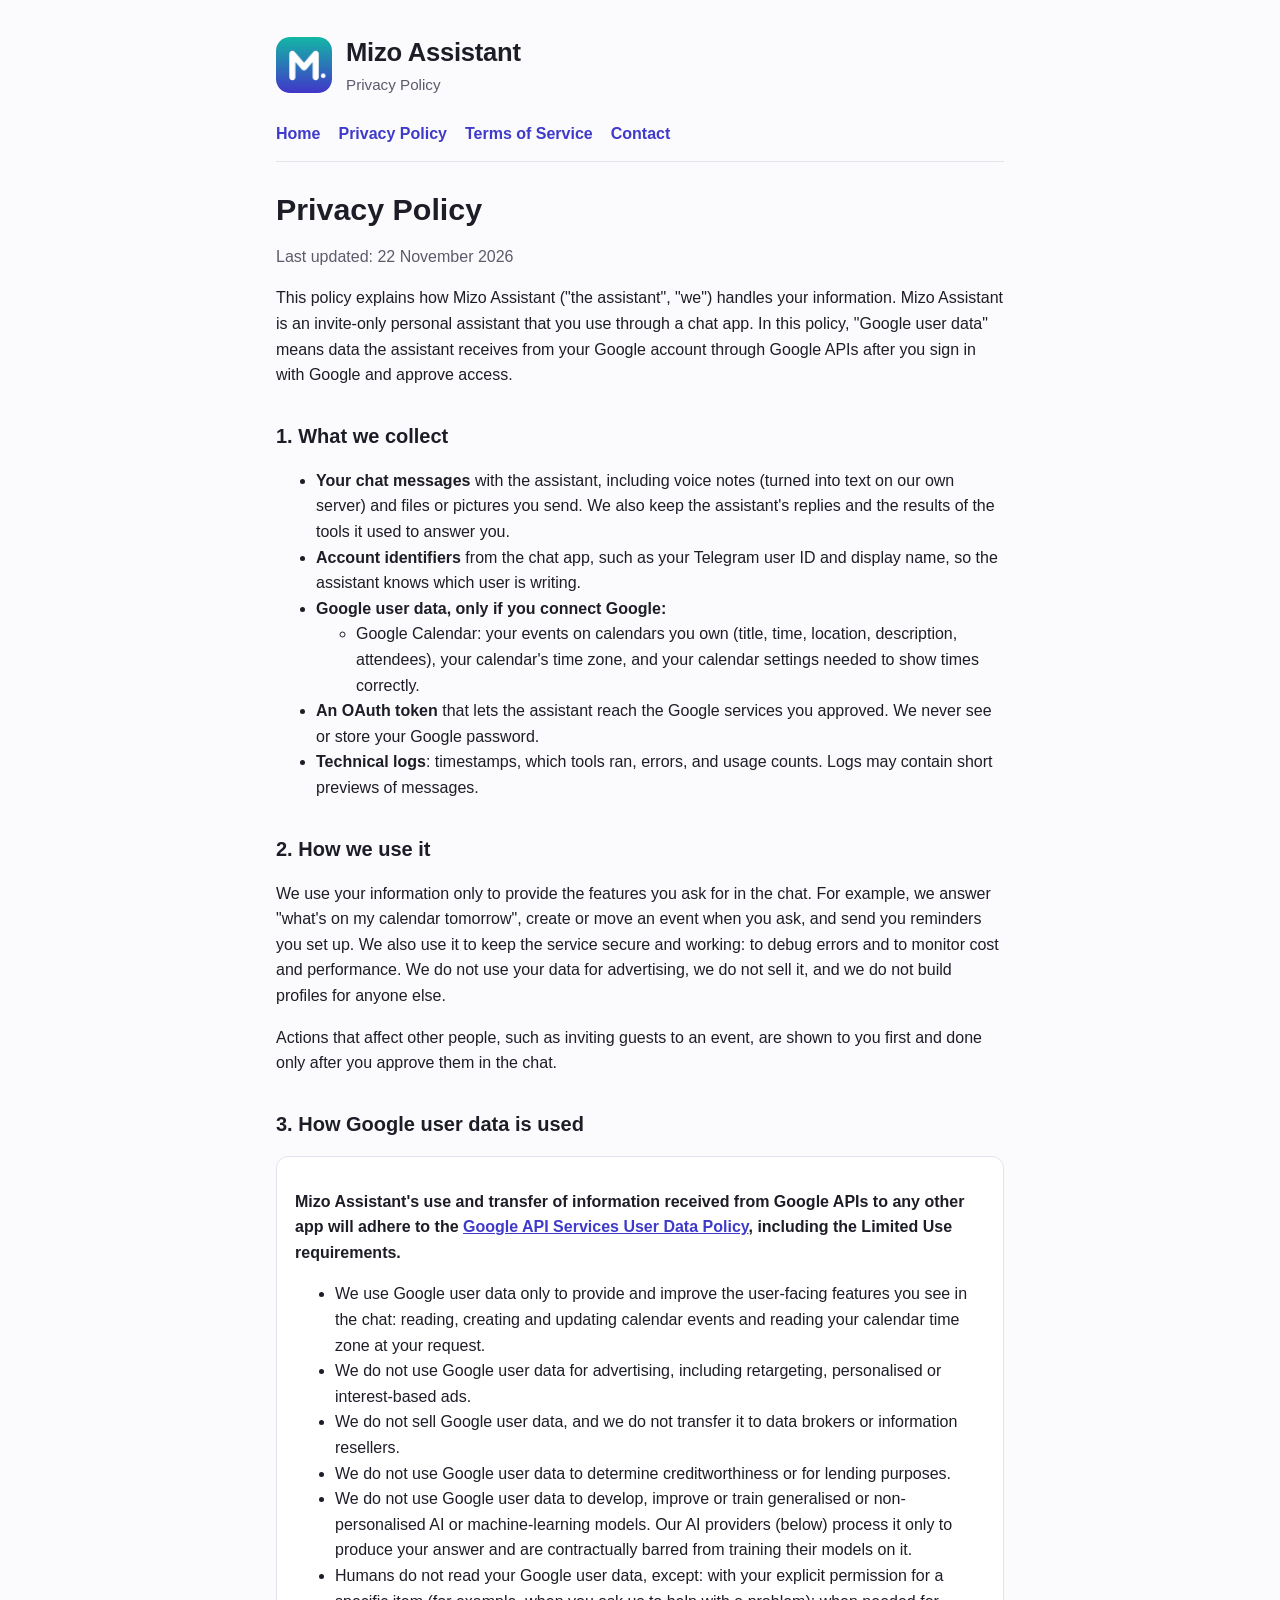
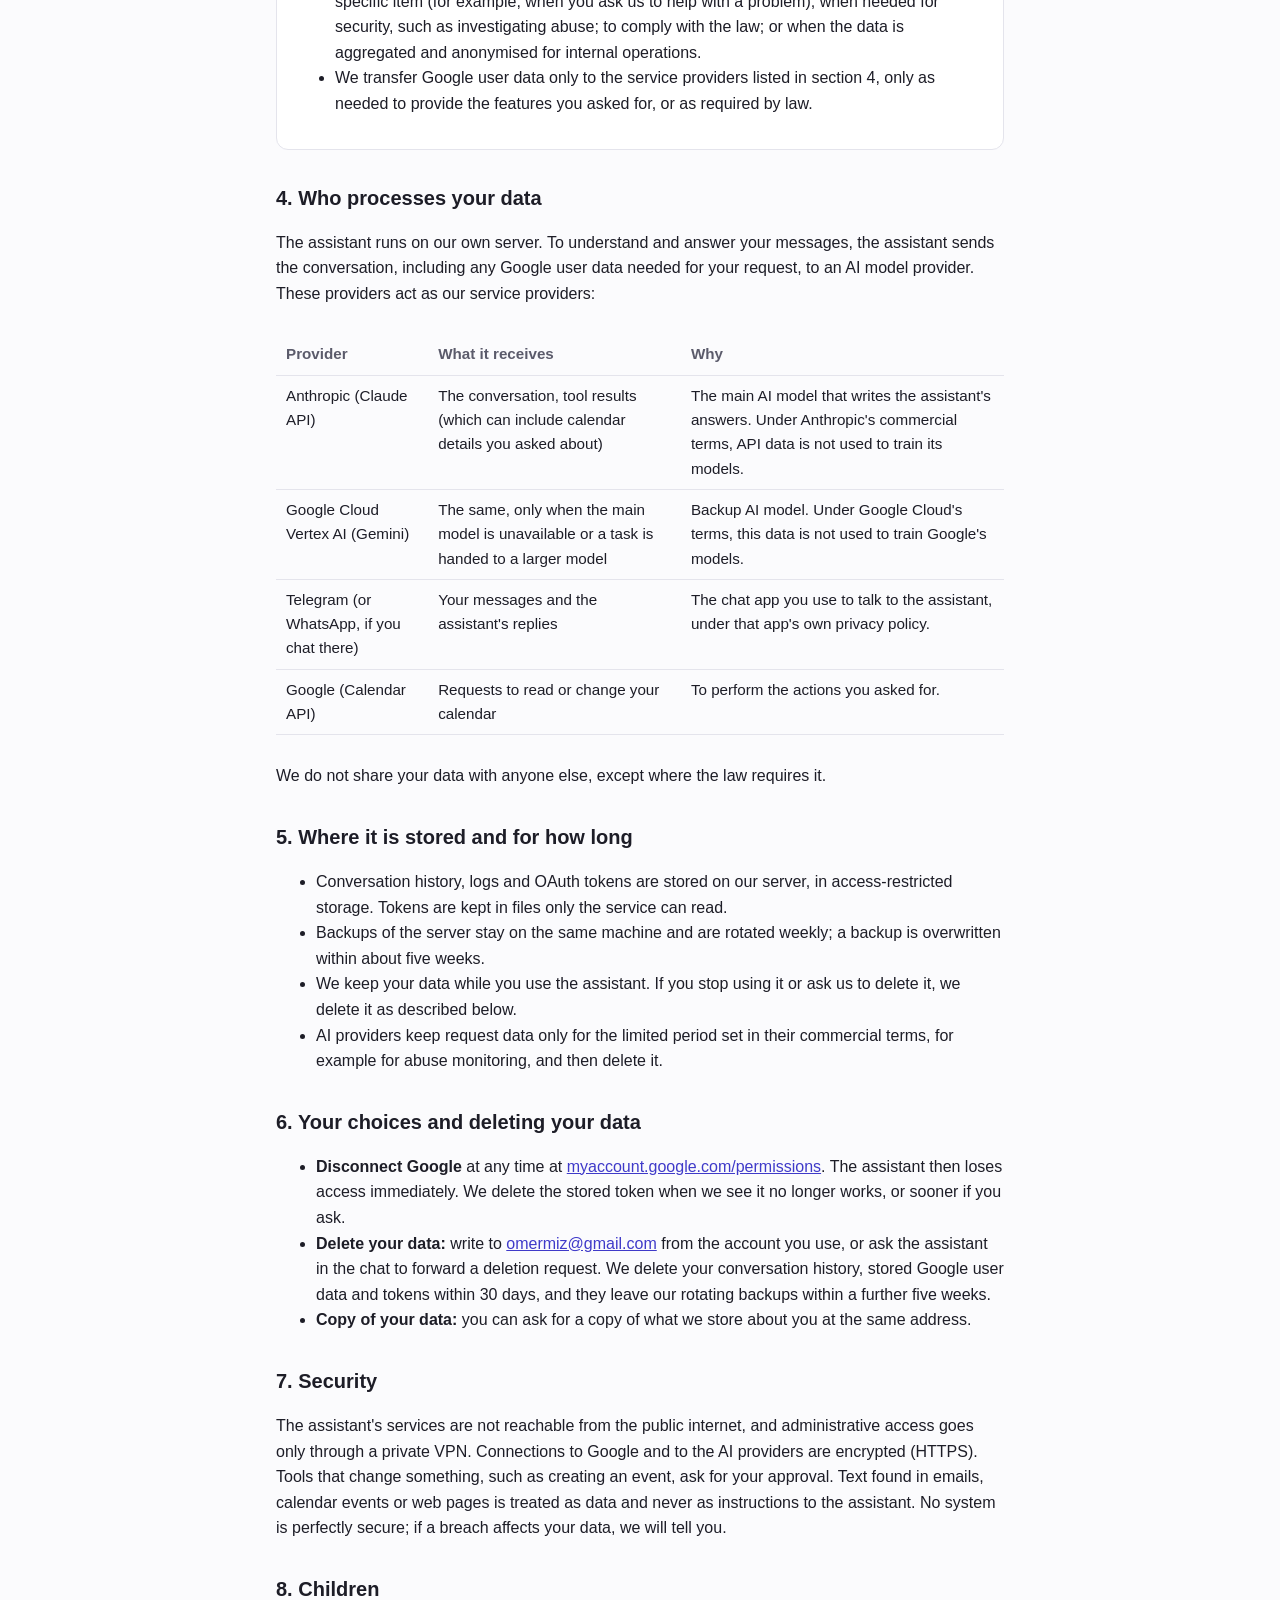
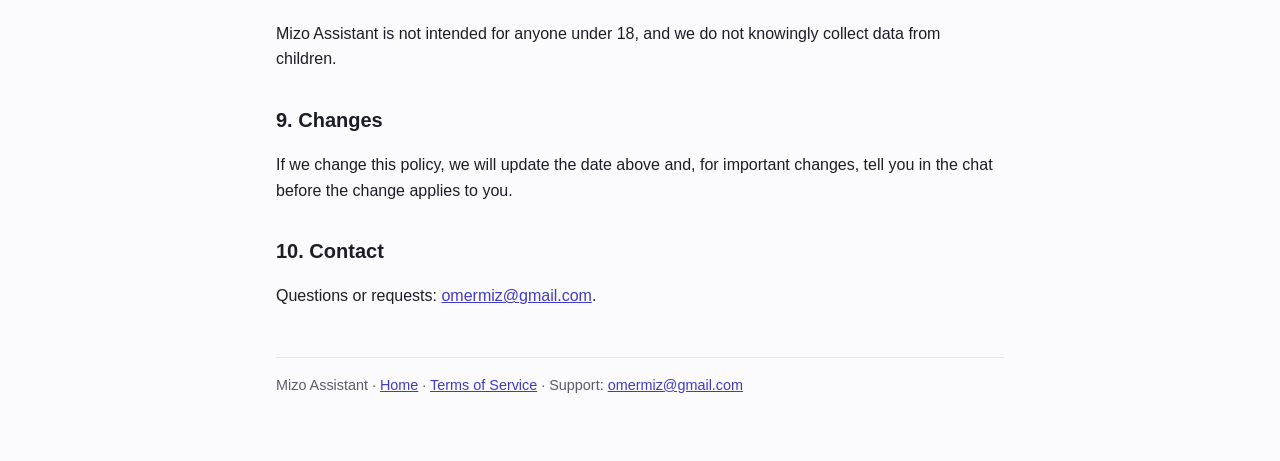
==== privacy.html @ d314a240 "Mizo Assistant homepage, privacy policy and terms" ====
<!doctype html>
<html lang="en">
<head>
<meta charset="utf-8">
<meta name="viewport" content="width=device-width, initial-scale=1">
<title>Privacy Policy · Mizo Assistant</title>
<meta name="description" content="How Mizo Assistant collects, uses, stores, shares and deletes your data, including data from Google APIs.">
<link rel="icon" href="logo.png">
<link rel="stylesheet" href="style.css">
</head>
<body>
<main>
  <header>
    <img src="logo.png" alt="Mizo Assistant logo">
    <div>
      <div class="name">Mizo Assistant</div>
      <div class="tag">Privacy Policy</div>
    </div>
  </header>
  <nav>
    <a href="./">Home</a>
    <a href="privacy.html">Privacy Policy</a>
    <a href="terms.html">Terms of Service</a>
    <a href="mailto:omermiz@gmail.com">Contact</a>
  </nav>

  <h1>Privacy Policy</h1>
  <p class="muted">Last updated: 22 November 2026</p>

  <p>This policy explains how Mizo Assistant ("the assistant", "we") handles your information. Mizo Assistant is
  an invite-only personal assistant that you use through a chat app. In this policy, "Google user data" means data
  the assistant receives from your Google account through Google APIs after you sign in with Google and approve
  access.</p>

  <h2>1. What we collect</h2>
  <ul>
    <li><strong>Your chat messages</strong> with the assistant, including voice notes (turned into text on our own
    server) and files or pictures you send. We also keep the assistant's replies and the results of the tools it used
    to answer you.</li>
    <li><strong>Account identifiers</strong> from the chat app, such as your Telegram user ID and display name, so
    the assistant knows which user is writing.</li>
    <li><strong>Google user data, only if you connect Google:</strong>
      <ul>
        <li>Google Calendar: your events on calendars you own (title, time, location, description, attendees), your
        calendar's time zone, and your calendar settings needed to show times correctly.</li>
      </ul>
    </li>
    <li><strong>An OAuth token</strong> that lets the assistant reach the Google services you approved. We never
    see or store your Google password.</li>
    <li><strong>Technical logs</strong>: timestamps, which tools ran, errors, and usage counts. Logs may contain short
    previews of messages.</li>
  </ul>

  <h2>2. How we use it</h2>
  <p>We use your information only to provide the features you ask for in the chat. For example, we answer
  "what's on my calendar tomorrow", create or move an event when you ask, and send you reminders you set up. We
  also use it to keep the service secure and working: to debug errors and to monitor cost and performance. We do not
  use your data for advertising, we do not sell it, and we do not build profiles for anyone else.</p>
  <p>Actions that affect other people, such as inviting guests to an event, are shown to you first and done only
  after you approve them in the chat.</p>

  <h2>3. How Google user data is used</h2>
  <div class="card">
    <p><strong>Mizo Assistant's use and transfer of information received from Google APIs to any other app will
    adhere to the <a href="https://developers.google.com/terms/api-services-user-data-policy">Google API Services User
    Data Policy</a>, including the Limited Use requirements.</strong></p>
    <ul>
      <li>We use Google user data only to provide and improve the user-facing features you see in the chat: reading,
      creating and updating calendar events and reading your calendar time zone at your request.</li>
      <li>We do not use Google user data for advertising, including retargeting, personalised or interest-based
      ads.</li>
      <li>We do not sell Google user data, and we do not transfer it to data brokers or information resellers.</li>
      <li>We do not use Google user data to determine creditworthiness or for lending purposes.</li>
      <li>We do not use Google user data to develop, improve or train generalised or non-personalised AI or
      machine-learning models. Our AI providers (below) process it only to produce your answer and are contractually
      barred from training their models on it.</li>
      <li>Humans do not read your Google user data, except: with your explicit permission for a specific item (for
      example, when you ask us to help with a problem); when needed for security, such as investigating abuse; to
      comply with the law; or when the data is aggregated and anonymised for internal operations.</li>
      <li>We transfer Google user data only to the service providers listed in section 4, only as needed to provide
      the features you asked for, or as required by law.</li>
    </ul>
  </div>

  <h2>4. Who processes your data</h2>
  <p>The assistant runs on our own server. To understand and answer your messages, the assistant sends the
  conversation, including any Google user data needed for your request, to an AI model provider. These providers
  act as our service providers:</p>
  <div class="table-wrap">
  <table>
    <tr><th>Provider</th><th>What it receives</th><th>Why</th></tr>
    <tr><td>Anthropic (Claude API)</td><td>The conversation, tool results (which can include calendar
    details you asked about)</td><td>The main AI model that writes the assistant's answers. Under Anthropic's
    commercial terms, API data is not used to train its models.</td></tr>
    <tr><td>Google Cloud Vertex AI (Gemini)</td><td>The same, only when the main model is unavailable or a task is
    handed to a larger model</td><td>Backup AI model. Under Google Cloud's terms, this data is not used to train
    Google's models.</td></tr>
    <tr><td>Telegram (or WhatsApp, if you chat there)</td><td>Your messages and the assistant's replies</td><td>The
    chat app you use to talk to the assistant, under that app's own privacy policy.</td></tr>
    <tr><td>Google (Calendar API)</td><td>Requests to read or change your calendar</td><td>To perform the actions
    you asked for.</td></tr>
  </table>
  </div>
  <p>We do not share your data with anyone else, except where the law requires it.</p>

  <h2>5. Where it is stored and for how long</h2>
  <ul>
    <li>Conversation history, logs and OAuth tokens are stored on our server, in access-restricted storage. Tokens
    are kept in files only the service can read.</li>
    <li>Backups of the server stay on the same machine and are rotated weekly; a backup is overwritten within about
    five weeks.</li>
    <li>We keep your data while you use the assistant. If you stop using it or ask us to delete it, we delete it as
    described below.</li>
    <li>AI providers keep request data only for the limited period set in their commercial terms, for example for
    abuse monitoring, and then delete it.</li>
  </ul>

  <h2>6. Your choices and deleting your data</h2>
  <ul>
    <li><strong>Disconnect Google</strong> at any time at
    <a href="https://myaccount.google.com/permissions">myaccount.google.com/permissions</a>. The assistant then loses
    access immediately. We delete the stored token when we see it no longer works, or sooner if you ask.</li>
    <li><strong>Delete your data:</strong> write to <a href="mailto:omermiz@gmail.com">omermiz@gmail.com</a> from
    the account you use, or ask the assistant in the chat to forward a deletion request. We delete your conversation
    history, stored Google user data and tokens within 30 days, and they leave our rotating backups within a further
    five weeks.</li>
    <li><strong>Copy of your data:</strong> you can ask for a copy of what we store about you at the same address.</li>
  </ul>

  <h2>7. Security</h2>
  <p>The assistant's services are not reachable from the public internet, and administrative access goes only
  through a private VPN.
  Connections to Google and to the AI providers are encrypted (HTTPS). Tools that change something, such as creating
  an event, ask for your approval. Text found in emails, calendar events or web pages is treated as data and never as
  instructions to the assistant. No system is perfectly secure; if a breach affects your data, we will tell you.</p>

  <h2>8. Children</h2>
  <p>Mizo Assistant is not intended for anyone under 18, and we do not knowingly collect data from children.</p>

  <h2>9. Changes</h2>
  <p>If we change this policy, we will update the date above and, for important changes, tell you in the chat
  before the change applies to you.</p>

  <h2>10. Contact</h2>
  <p>Questions or requests: <a href="mailto:omermiz@gmail.com">omermiz@gmail.com</a>.</p>

  <footer>
    Mizo Assistant · <a href="./">Home</a> · <a href="terms.html">Terms of Service</a> ·
    Support: <a href="mailto:omermiz@gmail.com">omermiz@gmail.com</a>
  </footer>
</main>
</body>
</html>
---- style.css ----
:root {
  --bg: #fbfbfd;
  --fg: #1d1d27;
  --muted: #5b5b6b;
  --card: #ffffff;
  --line: #e4e4ec;
  --accent: #3f3ac9;
  --accent-2: #14b8a6;
}
@media (prefers-color-scheme: dark) {
  :root {
    --bg: #111118;
    --fg: #ececf2;
    --muted: #a3a3b5;
    --card: #1a1a24;
    --line: #2c2c3a;
    --accent: #9b97ff;
    --accent-2: #2dd4bf;
  }
}
* { box-sizing: border-box; }
body {
  margin: 0;
  background: var(--bg);
  color: var(--fg);
  font: 16px/1.6 -apple-system, BlinkMacSystemFont, "Segoe UI", Roboto, "Helvetica Neue", Arial, sans-serif;
}
main { max-width: 760px; margin: 0 auto; padding: 32px 16px 64px; }
header { display: flex; align-items: center; gap: 14px; margin-bottom: 24px; }
header img { width: 56px; height: 56px; border-radius: 14px; }
header .name { font-size: 1.6rem; font-weight: 700; letter-spacing: -0.01em; }
header .tag { color: var(--muted); font-size: 0.95rem; }
nav { display: flex; flex-wrap: wrap; gap: 6px 18px; margin: 0 0 28px; padding-bottom: 14px; border-bottom: 1px solid var(--line); }
nav a { color: var(--accent); text-decoration: none; font-weight: 600; }
nav a:hover { text-decoration: underline; }
h1 { font-size: 1.9rem; line-height: 1.25; margin: 0 0 8px; }
h2 { font-size: 1.25rem; margin: 32px 0 8px; }
h3 { font-size: 1.05rem; margin: 20px 0 6px; }
p, li { color: var(--fg); }
.muted { color: var(--muted); }
.card { background: var(--card); border: 1px solid var(--line); border-radius: 12px; padding: 16px 18px; margin: 16px 0; }
table { width: 100%; border-collapse: collapse; margin: 12px 0; font-size: 0.95rem; }
th, td { text-align: left; vertical-align: top; padding: 8px 10px; border-bottom: 1px solid var(--line); }
th { color: var(--muted); font-weight: 600; }
code { font-family: ui-monospace, SFMono-Regular, Menlo, monospace; font-size: 0.88em; overflow-wrap: anywhere; }
a { color: var(--accent); }
footer { margin-top: 48px; padding-top: 16px; border-top: 1px solid var(--line); color: var(--muted); font-size: 0.9rem; }
.table-wrap { overflow-x: auto; }
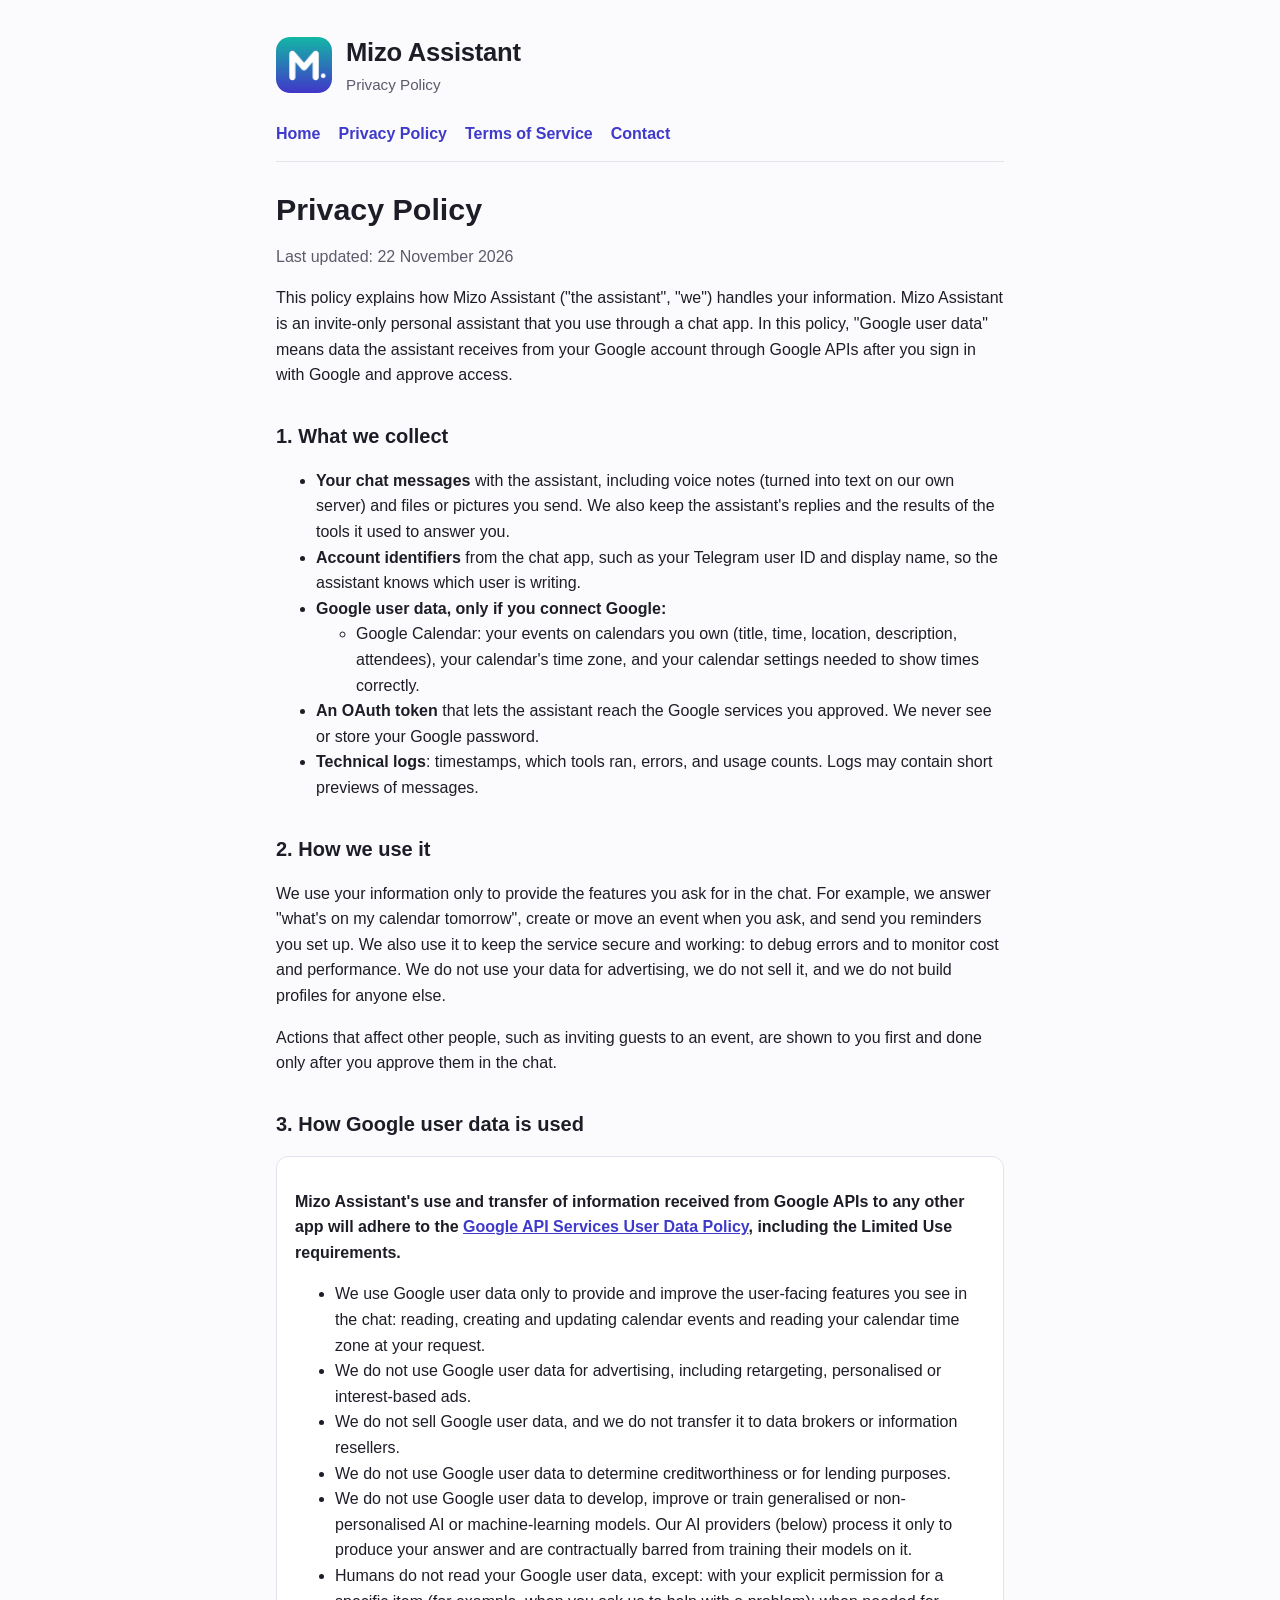
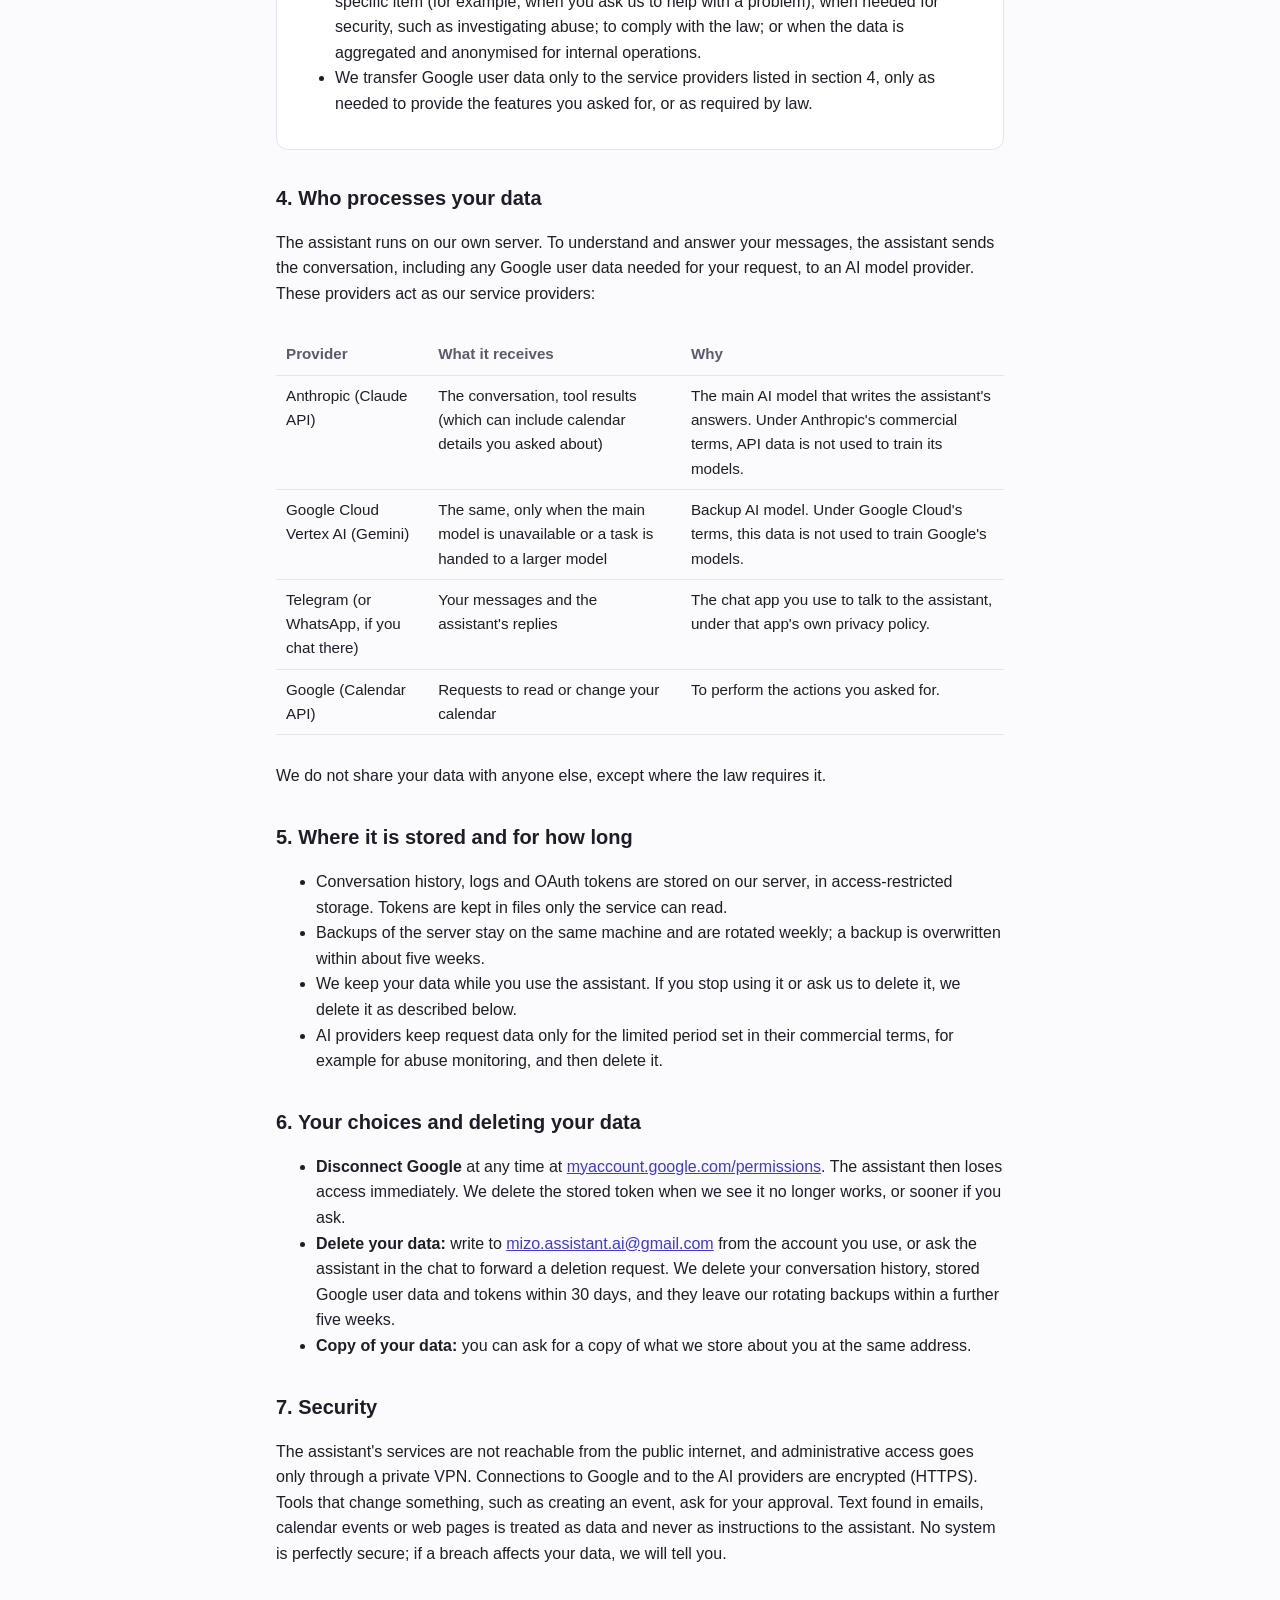
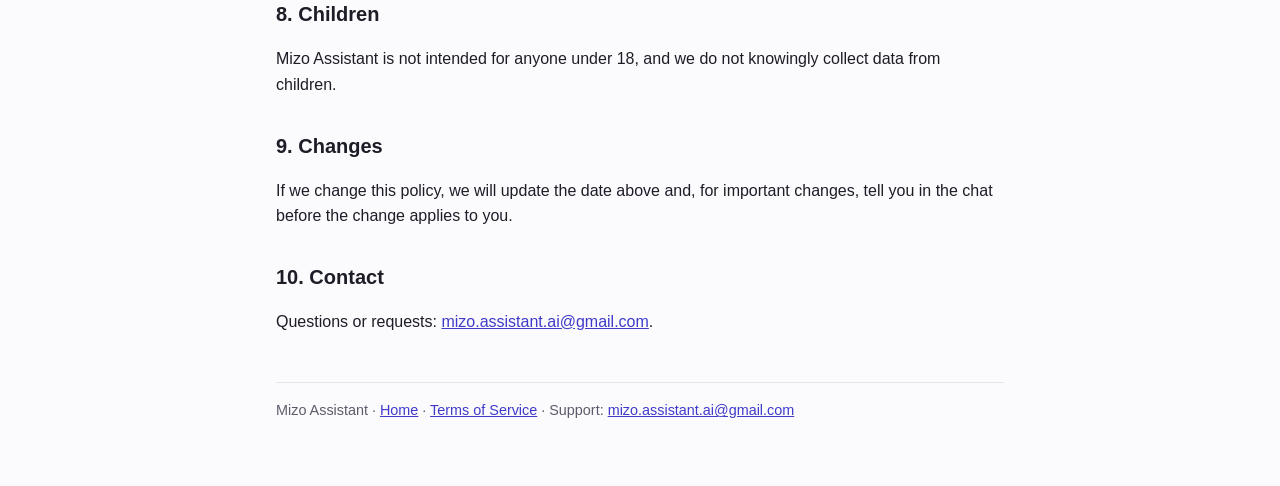
==== commit a6df571a: "Support contact: mizo.assistant.ai@gmail.com; Connect Google from the chat" ====
--- a/privacy.html
+++ b/privacy.html
@@ -21,7 +21,7 @@
     <a href="./">Home</a>
     <a href="privacy.html">Privacy Policy</a>
     <a href="terms.html">Terms of Service</a>
-    <a href="mailto:omermiz@gmail.com">Contact</a>
+    <a href="mailto:mizo.assistant.ai@gmail.com">Contact</a>
   </nav>
 
   <h1>Privacy Policy</h1>
@@ -120,7 +120,7 @@
     <li><strong>Disconnect Google</strong> at any time at
     <a href="https://myaccount.google.com/permissions">myaccount.google.com/permissions</a>. The assistant then loses
     access immediately. We delete the stored token when we see it no longer works, or sooner if you ask.</li>
-    <li><strong>Delete your data:</strong> write to <a href="mailto:omermiz@gmail.com">omermiz@gmail.com</a> from
+    <li><strong>Delete your data:</strong> write to <a href="mailto:mizo.assistant.ai@gmail.com">mizo.assistant.ai@gmail.com</a> from
     the account you use, or ask the assistant in the chat to forward a deletion request. We delete your conversation
     history, stored Google user data and tokens within 30 days, and they leave our rotating backups within a further
     five weeks.</li>
@@ -142,11 +142,11 @@
   before the change applies to you.</p>
 
   <h2>10. Contact</h2>
-  <p>Questions or requests: <a href="mailto:omermiz@gmail.com">omermiz@gmail.com</a>.</p>
+  <p>Questions or requests: <a href="mailto:mizo.assistant.ai@gmail.com">mizo.assistant.ai@gmail.com</a>.</p>
 
   <footer>
     Mizo Assistant · <a href="./">Home</a> · <a href="terms.html">Terms of Service</a> ·
-    Support: <a href="mailto:omermiz@gmail.com">omermiz@gmail.com</a>
+    Support: <a href="mailto:mizo.assistant.ai@gmail.com">mizo.assistant.ai@gmail.com</a>
   </footer>
 </main>
 </body>
